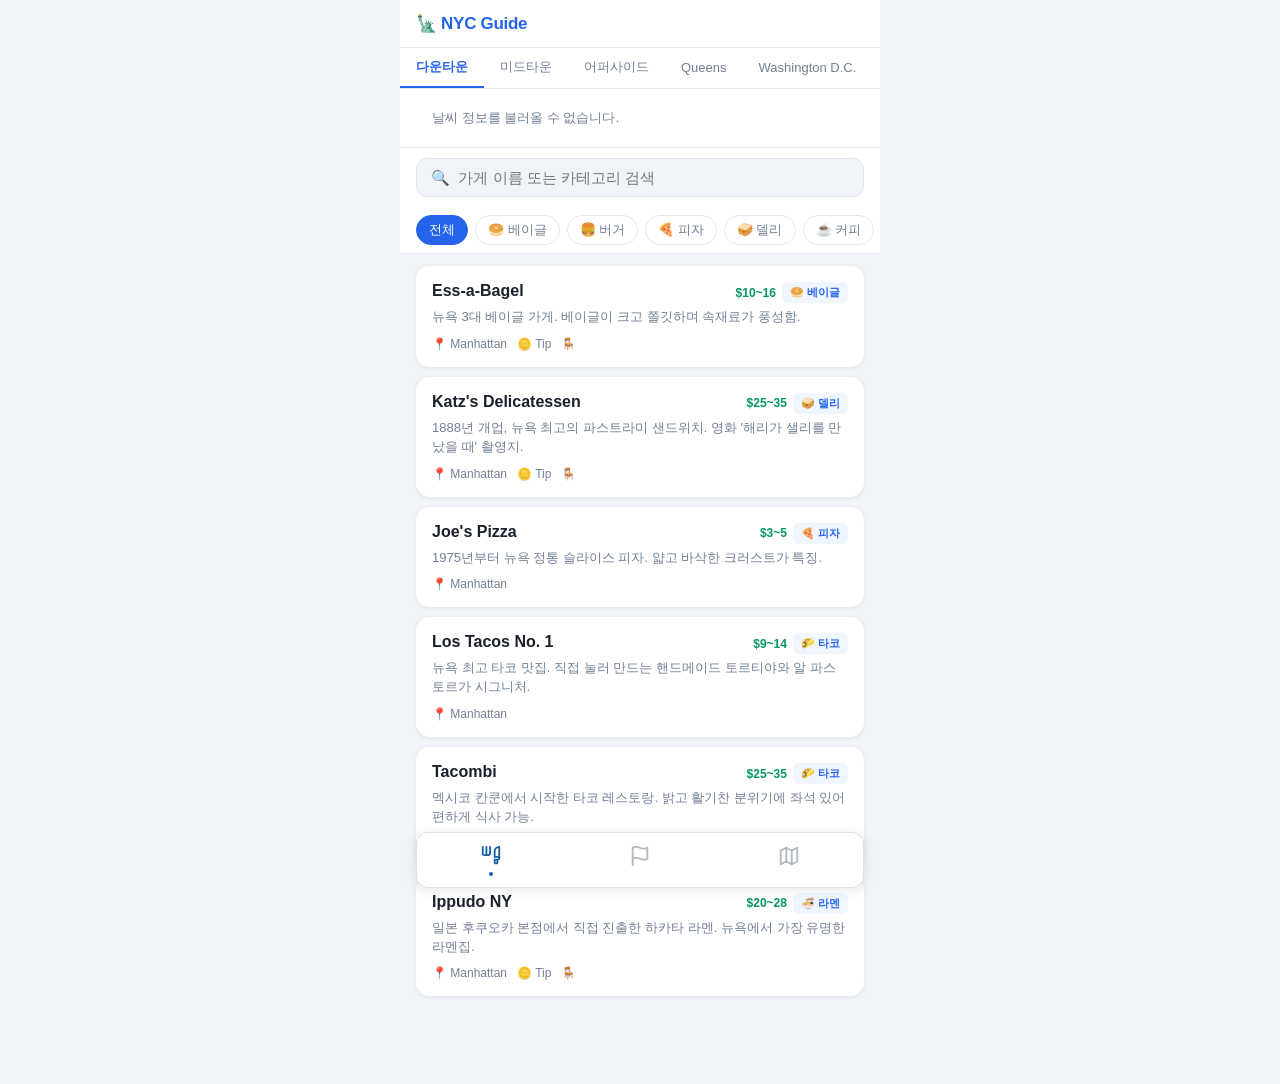
==== us-order-guide/index.html @ cdb336a7 "init: NYC Guide 웹앱 초기 배포 - 맛집 주문 가이드 28곳 (Manhattan·Queens·Washington D.C.) - 관광 스팟 18곳 - Leaflet 지도" ====
<!DOCTYPE html>
<html lang="ko">
<head>
  <meta charset="UTF-8">
  <meta name="viewport" content="width=device-width, initial-scale=1.0, maximum-scale=1.0, user-scalable=no">
  <meta name="theme-color" content="#2563EB">
  <meta name="description" content="뉴욕·퀸즈·워싱턴 D.C.·나이아가라 맛집 주문 가이드">
  <meta name="apple-mobile-web-app-capable" content="yes">
  <meta name="apple-mobile-web-app-status-bar-style" content="default">
  <title>NYC Guide</title>
  <link rel="manifest" href="manifest.json">
  <link rel="stylesheet" href="css/style.css">
</head>
<body>

<header class="app-header">
  <h1>🗽 NYC Guide</h1>
</header>

<!-- Region Tabs -->
<div class="region-tabs">
  <button class="region-tab active" data-region="downtown">다운타운</button>
  <button class="region-tab" data-region="midtown">미드타운</button>
  <button class="region-tab" data-region="uptown">어퍼사이드</button>
  <button class="region-tab" data-region="queens">Queens</button>
  <button class="region-tab" data-region="washington">Washington D.C.</button>
  <button class="region-tab" data-region="niagara">Niagara</button>
</div>

<!-- Offline Banner -->
<div id="offline-banner" class="offline-banner hidden">오프라인 — 마지막 캐시 날씨 표시 중</div>

<!-- Weather Strip -->
<div class="weather-section">
  <div id="weather-scroll" class="weather-scroll">
    <div class="w-loading">날씨 불러오는 중…</div>
  </div>
</div>

<!-- Search -->
<div id="store-section">
  <div class="search-wrap">
    <input id="search-input" type="search" class="search-input" placeholder="🔍  가게 이름 또는 카테고리 검색">
  </div>

  <!-- Category Filter -->
  <div class="cat-row">
    <button class="cat-chip active" data-cat="all">전체</button>
    <button class="cat-chip" data-cat="bagel">🥯 베이글</button>
    <button class="cat-chip" data-cat="burger">🍔 버거</button>
    <button class="cat-chip" data-cat="pizza">🍕 피자</button>
    <button class="cat-chip" data-cat="deli">🥪 델리</button>
    <button class="cat-chip" data-cat="coffee">☕ 커피</button>
    <button class="cat-chip" data-cat="bakery">🥐 베이커리</button>
    <button class="cat-chip" data-cat="taco">🌮 타코</button>
    <button class="cat-chip" data-cat="ramen">🍜 라멘</button>
    <button class="cat-chip" data-cat="other">🍽️ 기타</button>
  </div>

  <!-- Store List -->
  <div id="store-list" class="store-list"></div>
</div>

<!-- Bottom Nav -->
<nav class="bottom-nav">
  <a class="nav-item active" href="index.html">
    <svg width="22" height="22" viewBox="0 0 24 24" fill="none" stroke-width="2" stroke-linecap="round" stroke-linejoin="round">
      <path d="M3 2v7c0 1.1.9 2 2 2h4a2 2 0 0 0 2-2V2"/><line x1="7" y1="2" x2="7" y2="11"/><path d="M21 15V2a5 5 0 0 0-5 5v6h3.5a1.5 1.5 0 0 1 0 3H16v3a1 1 0 0 0 1 1h1a1 1 0 0 0 1-1v-3h.5a1.5 1.5 0 0 0 0-3H21z"/>
    </svg>
  </a>
  <a class="nav-item" href="spots.html">
    <svg width="22" height="22" viewBox="0 0 24 24" fill="none" stroke-width="2" stroke-linecap="round" stroke-linejoin="round">
      <path d="M4 15s1-1 4-1 5 2 8 2 4-1 4-1V3s-1 1-4 1-5-2-8-2-4 1-4 1z"/><line x1="4" y1="22" x2="4" y2="15"/>
    </svg>
  </a>
  <a class="nav-item" href="map.html">
    <svg width="22" height="22" viewBox="0 0 24 24" fill="none" stroke-width="2" stroke-linecap="round" stroke-linejoin="round">
      <polygon points="3,6 9,3 15,6 21,3 21,18 15,21 9,18 3,21"/><line x1="9" y1="3" x2="9" y2="18"/><line x1="15" y1="6" x2="15" y2="21"/>
    </svg>
  </a>
</nav>

<script src="js/weather.js"></script>
<script src="js/app.js"></script>
</body>
</html>
---- us-order-guide/css/style.css ----
.hidden { display: none !important; }

:root {
  --primary: #2563EB;
  --primary-dark: #1D4ED8;
  --bg: #F0F4F8;
  --surface: #FFFFFF;
  --text: #1A202C;
  --muted: #718096;
  --border: #E2E8F0;
  --gold: #D97706;
  --nav-h: 76px;
  --hdr-h: 48px;
}

* { box-sizing: border-box; margin: 0; padding: 0; -webkit-tap-highlight-color: transparent; }

body {
  font-family: -apple-system, BlinkMacSystemFont, 'Segoe UI', 'Helvetica Neue', sans-serif;
  background: var(--bg);
  color: var(--text);
  max-width: 480px;
  margin: 0 auto;
  min-height: 100vh;
  padding-bottom: var(--nav-h);
}

/* ── Header ── */
.app-header {
  position: sticky;
  top: 0;
  z-index: 100;
  background: var(--surface);
  border-bottom: 1px solid var(--border);
  height: var(--hdr-h);
  display: flex;
  align-items: center;
  padding: 0 16px;
  gap: 10px;
}
.app-header h1 {
  font-size: 17px;
  font-weight: 800;
  color: var(--primary);
  letter-spacing: -0.3px;
}
.app-header .hdr-store-name {
  font-size: 15px;
  font-weight: 700;
  color: var(--text);
  flex: 1;
  overflow: hidden;
  text-overflow: ellipsis;
  white-space: nowrap;
}

/* ── Back Button ── */
.back-btn {
  display: flex;
  align-items: center;
  gap: 4px;
  color: var(--primary);
  font-size: 14px;
  font-weight: 600;
  background: none;
  border: none;
  cursor: pointer;
  padding: 4px 0;
  flex-shrink: 0;
}

/* ── Region Tabs ── */
.region-tabs {
  display: flex;
  background: var(--surface);
  border-bottom: 1px solid var(--border);
  overflow-x: auto;
  scrollbar-width: none;
}
.region-tabs::-webkit-scrollbar { display: none; }
.region-tab {
  flex-shrink: 0;
  padding: 10px 16px;
  font-size: 13px;
  font-weight: 500;
  color: var(--muted);
  border: none;
  background: none;
  border-bottom: 2px solid transparent;
  cursor: pointer;
  white-space: nowrap;
  transition: color .15s;
}
.region-tab.active {
  color: var(--primary);
  border-bottom-color: var(--primary);
  font-weight: 700;
}

/* ── Weather Strip ── */
.weather-section {
  background: var(--surface);
  border-bottom: 1px solid var(--border);
  padding: 10px 0;
}
.weather-scroll {
  display: flex;
  gap: 8px;
  padding: 0 16px;
  overflow-x: auto;
  scrollbar-width: none;
}
.weather-scroll::-webkit-scrollbar { display: none; }

.w-card {
  flex-shrink: 0;
  background: linear-gradient(135deg, #EFF6FF 0%, #DBEAFE 100%);
  border: 1px solid #BFDBFE;
  border-radius: 12px;
  padding: 10px 14px;
  min-width: 130px;
}
.w-card .w-city { font-size: 10px; font-weight: 700; color: var(--primary); text-transform: uppercase; letter-spacing: 0.4px; }
.w-card .w-day  { font-size: 10px; color: var(--muted); margin-top: 1px; }
.w-card .w-temp { font-size: 22px; font-weight: 800; color: var(--text); margin-top: 4px; line-height: 1; }
.w-card .w-cond { font-size: 11px; color: var(--muted); margin-top: 3px; }
.w-card .w-hilo { font-size: 10px; color: var(--muted); margin-top: 2px; }
.w-card .w-rain { font-size: 11px; color: #2563EB; font-weight: 600; margin-top: 3px; }
.w-loading { padding: 10px 16px; font-size: 13px; color: var(--muted); }

/* ── Search ── */
.search-wrap {
  padding: 10px 16px;
  background: var(--surface);
}
.search-input {
  width: 100%;
  padding: 10px 14px;
  font-size: 15px;
  border: 1.5px solid var(--border);
  border-radius: 10px;
  outline: none;
  background: var(--bg);
  color: var(--text);
  transition: border-color .15s;
}
.search-input:focus { border-color: var(--primary); }

/* ── Category Chips ── */
.cat-row {
  display: flex;
  gap: 7px;
  padding: 8px 16px;
  overflow-x: auto;
  scrollbar-width: none;
  background: var(--surface);
  border-bottom: 1px solid var(--border);
}
.cat-row::-webkit-scrollbar { display: none; }
.cat-chip {
  flex-shrink: 0;
  padding: 5px 12px;
  border-radius: 20px;
  font-size: 13px;
  font-weight: 500;
  border: 1.5px solid var(--border);
  background: var(--surface);
  color: var(--muted);
  cursor: pointer;
  transition: all .15s;
}
.cat-chip.active {
  background: var(--primary);
  color: #fff;
  border-color: var(--primary);
}

/* ── Store List ── */
.store-list {
  padding: 12px 16px;
  display: flex;
  flex-direction: column;
  gap: 10px;
}
.store-card {
  display: block;
  background: var(--surface);
  border-radius: 14px;
  padding: 16px;
  box-shadow: 0 1px 4px rgba(0,0,0,.07);
  text-decoration: none;
  color: inherit;
  transition: transform .12s, box-shadow .12s;
}
.store-card:active { transform: scale(0.98); box-shadow: 0 1px 2px rgba(0,0,0,.08); }
.store-card-top { display: flex; align-items: flex-start; justify-content: space-between; gap: 8px; }
.store-name { font-size: 16px; font-weight: 700; color: var(--text); }
.cat-tag {
  flex-shrink: 0;
  font-size: 11px;
  font-weight: 600;
  padding: 3px 8px;
  border-radius: 6px;
  background: #EFF6FF;
  color: var(--primary);
}
.price-tag {
  flex-shrink: 0;
  font-size: 12px;
  font-weight: 700;
  color: #059669;
}
.store-desc { font-size: 13px; color: var(--muted); margin-top: 5px; line-height: 1.45; }
.store-meta { display: flex; flex-wrap: wrap; gap: 10px; margin-top: 10px; }
.meta-tag { font-size: 12px; color: var(--muted); }

.empty-msg {
  text-align: center;
  padding: 50px 20px;
  color: var(--muted);
  font-size: 14px;
  line-height: 1.6;
}


/* ── Bottom Nav ── */
.bottom-nav {
  position: fixed;
  bottom: 12px;
  left: 50%;
  transform: translateX(-50%);
  width: calc(100% - 32px);
  max-width: 448px;
  height: 56px;
  background: #ffffff;
  border: 0.5px solid #e0e0e0;
  border-radius: 12px;
  box-shadow: 0 2px 12px rgba(0,0,0,0.10);
  display: flex;
  z-index: 200;
}
.nav-item {
  flex: 1;
  display: flex;
  flex-direction: column;
  align-items: center;
  justify-content: center;
  gap: 5px;
  cursor: pointer;
  text-decoration: none;
  border: none;
  background: none;
}
.nav-item svg {
  stroke: #b0b8c1;
  transition: stroke .15s;
}
.nav-item.active svg {
  stroke: #185FA5;
}
.nav-item::after {
  content: '';
  display: block;
  width: 4px;
  height: 4px;
  border-radius: 50%;
  background: transparent;
  transition: background .15s;
}
.nav-item.active::after {
  background: #185FA5;
}

/* ── Store Detail ── */
.store-info-section {
  background: var(--surface);
  border-bottom: 1px solid var(--border);
  padding: 14px 16px;
}
.store-detail-name { font-size: 22px; font-weight: 800; color: var(--text); line-height: 1.2; }
.store-detail-meta { display: flex; flex-wrap: wrap; gap: 8px; margin-top: 8px; }
.store-detail-desc { font-size: 14px; color: var(--muted); margin-top: 8px; line-height: 1.5; }
.store-detail-address { font-size: 12px; color: var(--muted); margin-top: 6px; }
.maps-btn {
  display: inline-flex;
  align-items: center;
  gap: 6px;
  margin-top: 10px;
  padding: 8px 14px;
  background: #EFF6FF;
  border-radius: 8px;
  font-size: 13px;
  font-weight: 600;
  color: var(--primary);
  text-decoration: none;
}

/* ── Detail Tabs ── */
.detail-tabs {
  position: sticky;
  top: var(--hdr-h);
  z-index: 50;
  display: flex;
  background: var(--surface);
  border-bottom: 1px solid var(--border);
}
.detail-tab {
  flex: 1;
  padding: 11px 8px;
  font-size: 12px;
  font-weight: 600;
  text-align: center;
  border: none;
  background: none;
  cursor: pointer;
  color: var(--muted);
  border-bottom: 2px solid transparent;
  transition: all .15s;
}
.detail-tab.active { color: var(--primary); border-bottom-color: var(--primary); }

/* ── Tab Content ── */
.tab-content { display: none; }
.tab-content.active { display: block; }

/* ── Ordering Flow ── */
.ordering-flow { padding: 14px 16px; }
.step-card {
  background: var(--surface);
  border-radius: 14px;
  padding: 16px;
  margin-bottom: 12px;
  box-shadow: 0 1px 4px rgba(0,0,0,.06);
}
.step-badge {
  display: inline-flex;
  align-items: center;
  justify-content: center;
  width: 22px;
  height: 22px;
  border-radius: 50%;
  background: var(--primary);
  color: #fff;
  font-size: 11px;
  font-weight: 700;
  margin-bottom: 10px;
}
.step-q-en { font-size: 17px; font-weight: 700; color: var(--text); }
.step-q-ko { font-size: 13px; color: var(--muted); margin-top: 3px; }
.step-tip {
  margin-top: 10px;
  padding: 7px 10px;
  background: #FFFBEB;
  border: 1px solid #FDE68A;
  border-radius: 8px;
  font-size: 12px;
  color: #92400E;
}
.step-options { margin-top: 12px; display: flex; flex-direction: column; gap: 8px; }
.step-option {
  display: flex;
  align-items: center;
  justify-content: space-between;
  gap: 8px;
  padding: 10px 12px;
  border-radius: 10px;
  border: 1.5px solid var(--border);
  background: var(--bg);
}
.step-option.recommended {
  border-color: #FCD34D;
  background: #FFFBEB;
}
.opt-en { font-size: 15px; font-weight: 600; color: var(--text); }
.opt-ko { font-size: 12px; color: var(--muted); margin-top: 2px; }
.rec-star { font-size: 16px; color: var(--gold); flex-shrink: 0; }

/* ── Sauce Guide ── */
.sauce-guide { padding: 14px 16px; }
.sauce-card {
  background: var(--surface);
  border-radius: 12px;
  padding: 14px;
  margin-bottom: 10px;
  box-shadow: 0 1px 4px rgba(0,0,0,.06);
}
.sauce-top { display: flex; align-items: flex-start; justify-content: space-between; gap: 8px; }
.sauce-name    { font-size: 15px; font-weight: 700; color: var(--text); }
.sauce-name-ko { font-size: 12px; color: var(--muted); margin-top: 2px; }
.sauce-desc    { font-size: 13px; color: var(--text); margin-top: 7px; line-height: 1.5; }
.sauce-rec     { font-size: 12px; color: var(--gold); font-weight: 700; flex-shrink: 0; }

/* ── Tips ── */
.tips-section { padding: 14px 16px; }
.tip-item {
  display: flex;
  gap: 8px;
  background: var(--surface);
  border-radius: 10px;
  padding: 12px 14px;
  margin-bottom: 8px;
  font-size: 13px;
  line-height: 1.5;
  color: var(--text);
  box-shadow: 0 1px 3px rgba(0,0,0,.05);
}
.tip-item::before { content: "💡"; flex-shrink: 0; }

/* ── Map ── */
body.map-page { padding-bottom: 0; }
#map-wrap {
  position: fixed;
  top: 0; left: 0; right: 0;
  bottom: var(--nav-h);
}
#map { height: 100%; width: 100%; }
#loc-btn {
  position: fixed;
  bottom: calc(var(--nav-h) + 16px);
  right: 16px;
  z-index: 1000;
  width: 44px; height: 44px;
  border-radius: 50%;
  background: var(--surface);
  border: none;
  box-shadow: 0 2px 8px rgba(0,0,0,.2);
  font-size: 20px;
  cursor: pointer;
  display: flex;
  align-items: center;
  justify-content: center;
}

/* ── Spot Cards ── */
.spot-card {
  background: var(--surface);
  border-radius: 14px;
  padding: 16px;
  box-shadow: 0 1px 4px rgba(0,0,0,.07);
}
.spot-top { display: flex; align-items: flex-start; justify-content: space-between; gap: 8px; }
.spot-name { font-size: 16px; font-weight: 700; color: var(--text); }
.spot-badges { display: flex; gap: 4px; flex-wrap: wrap; justify-content: flex-end; flex-shrink: 0; }
.badge-free    { font-size: 11px; font-weight: 700; padding: 2px 7px; border-radius: 5px; background: #D1FAE5; color: #065F46; }
.badge-paid    { font-size: 11px; font-weight: 700; padding: 2px 7px; border-radius: 5px; background: #FEF3C7; color: #92400E; }
.badge-res     { font-size: 11px; font-weight: 700; padding: 2px 7px; border-radius: 5px; background: #FEE2E2; color: #991B1B; }
.badge-res-rec { font-size: 11px; font-weight: 700; padding: 2px 7px; border-radius: 5px; background: #FFEDD5; color: #9A3412; }
.spot-meta { display: flex; gap: 8px; margin-top: 6px; flex-wrap: wrap; }
.spot-price-note { font-size: 12px; color: #059669; font-weight: 600; margin-top: 4px; }
.spot-desc { font-size: 13px; color: var(--muted); margin-top: 6px; line-height: 1.5; }
.spot-tips { margin-top: 10px; }
.tips-toggle {
  display: inline-block;
  margin-top: 8px;
  font-size: 12px;
  color: var(--primary);
  font-weight: 600;
  background: none;
  border: none;
  cursor: pointer;
  padding: 0;
}
.spot-address { margin-top: 10px; font-size: 13px; }
.spot-address a { color: var(--primary); text-decoration: none; }

/* ── Offline Banner ── */
.offline-banner {
  text-align: center;
  padding: 4px 12px;
  font-size: 11px;
  background: #FEF3C7;
  color: #92400E;
  border-bottom: 1px solid #FDE68A;
}
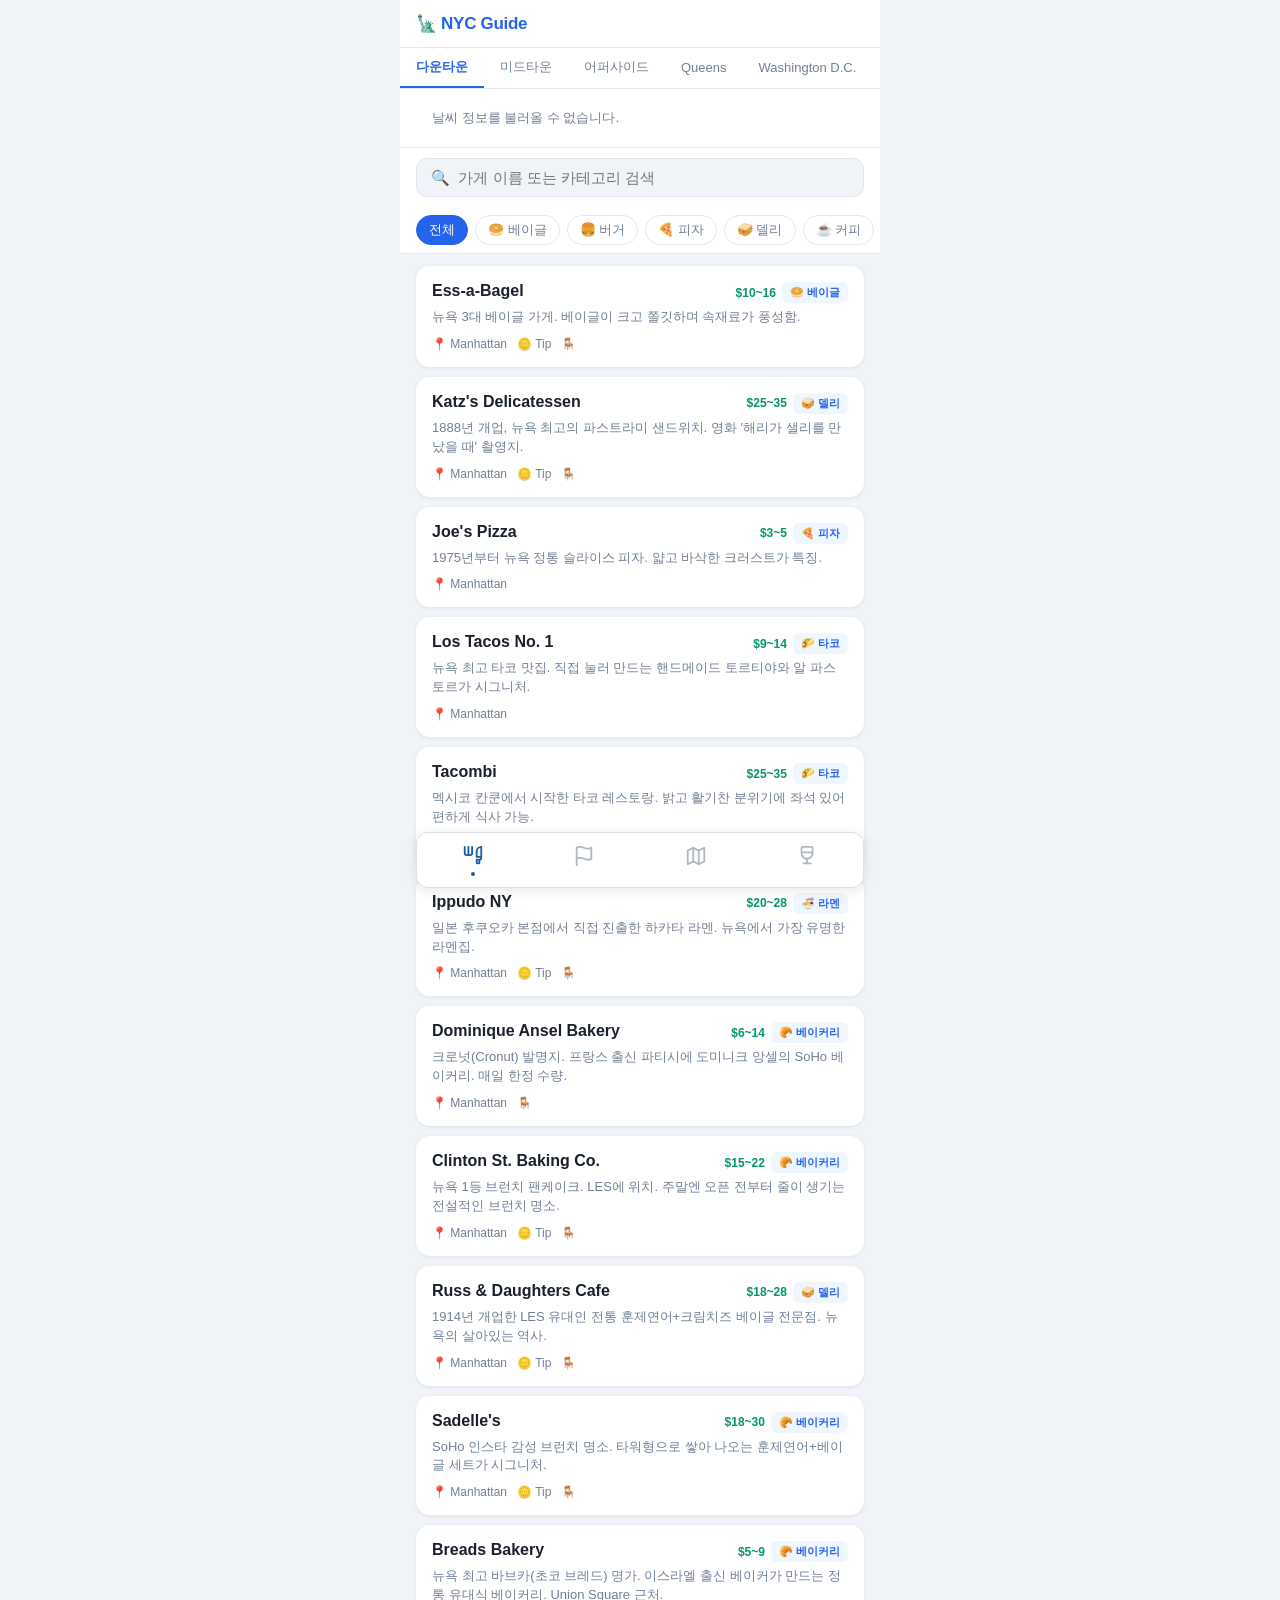
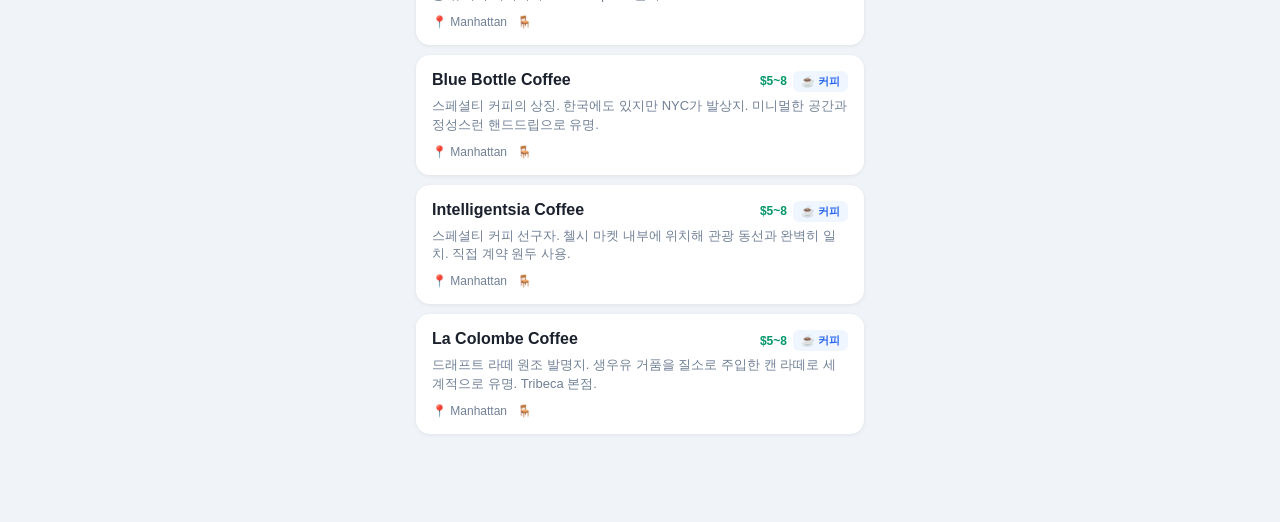
==== commit 3358f766: "add wc location" ====
--- a/us-order-guide/index.html
+++ b/us-order-guide/index.html
@@ -78,6 +78,11 @@
       <polygon points="3,6 9,3 15,6 21,3 21,18 15,21 9,18 3,21"/><line x1="9" y1="3" x2="9" y2="18"/><line x1="15" y1="6" x2="15" y2="21"/>
     </svg>
   </a>
+  <a class="nav-item" href="restroom.html">
+    <svg width="22" height="22" viewBox="0 0 24 24" fill="none" stroke-width="2" stroke-linecap="round" stroke-linejoin="round">
+      <rect x="6" y="2" width="12" height="6" rx="1"/><path d="M6 8v1a6 6 0 0 0 12 0V8"/><line x1="12" y1="15" x2="12" y2="20"/><line x1="8" y1="20" x2="16" y2="20"/>
+    </svg>
+  </a>
 </nav>
 
 <script src="js/weather.js"></script>
--- a/us-order-guide/css/style.css
+++ b/us-order-guide/css/style.css
@@ -281,6 +281,7 @@
 .store-detail-meta { display: flex; flex-wrap: wrap; gap: 8px; margin-top: 8px; }
 .store-detail-desc { font-size: 14px; color: var(--muted); margin-top: 8px; line-height: 1.5; }
 .store-detail-address { font-size: 12px; color: var(--muted); margin-top: 6px; }
+.store-detail-address a { color: inherit; text-decoration: underline dotted; }
 .maps-btn {
   display: inline-flex;
   align-items: center;
@@ -463,6 +464,144 @@
 .spot-address { margin-top: 10px; font-size: 13px; }
 .spot-address a { color: var(--primary); text-decoration: none; }
 
+/* ── Restroom Page ── */
+.wc-map {
+  height: 260px;
+  width: 100%;
+  background: #e8f0fe;
+}
+
+.wc-initial {
+  display: flex;
+  flex-direction: column;
+  align-items: center;
+  gap: 20px;
+  padding: 48px 24px;
+  text-align: center;
+}
+.wc-initial-desc {
+  font-size: 15px;
+  color: var(--muted);
+  line-height: 1.7;
+}
+
+.wc-locate-btn {
+  padding: 13px 28px;
+  background: var(--primary);
+  color: #fff;
+  border: none;
+  border-radius: 12px;
+  font-size: 15px;
+  font-weight: 700;
+  cursor: pointer;
+  transition: background .15s;
+}
+.wc-locate-btn:disabled { background: #93c5fd; cursor: not-allowed; }
+
+.wc-info {
+  padding: 10px 16px;
+  font-size: 13px;
+  font-weight: 600;
+  color: var(--muted);
+  background: var(--surface);
+  border-bottom: 1px solid var(--border);
+}
+.wc-refresh-btn, .wc-expand-btn {
+  background: none;
+  border: none;
+  color: var(--primary);
+  font-size: 13px;
+  font-weight: 700;
+  cursor: pointer;
+  padding: 0;
+  text-decoration: underline;
+}
+
+.wc-list {
+  padding: 12px 16px;
+  display: flex;
+  flex-direction: column;
+  gap: 10px;
+}
+
+.wc-card {
+  background: var(--surface);
+  border-radius: 14px;
+  padding: 14px 16px;
+  box-shadow: 0 1px 4px rgba(0,0,0,.07);
+}
+.wc-card-top {
+  display: flex;
+  align-items: flex-start;
+  gap: 10px;
+}
+.wc-num {
+  flex-shrink: 0;
+  width: 26px;
+  height: 26px;
+  border-radius: 50%;
+  background: #059669;
+  color: #fff;
+  font-size: 12px;
+  font-weight: 700;
+  display: flex;
+  align-items: center;
+  justify-content: center;
+}
+.wc-card-body { flex: 1; min-width: 0; }
+.wc-name { font-size: 15px; font-weight: 700; color: var(--text); }
+.wc-meta { display: flex; gap: 5px; flex-wrap: wrap; margin-top: 5px; }
+.wc-badge {
+  font-size: 11px;
+  font-weight: 600;
+  padding: 2px 7px;
+  border-radius: 5px;
+}
+.wc-badge-free   { background: #D1FAE5; color: #065F46; }
+.wc-badge-paid   { background: #FEF3C7; color: #92400E; }
+.wc-badge-access { background: #EFF6FF; color: var(--primary); }
+.wc-badge-wc     { background: #F3F4F6; color: #374151; }
+.wc-hours {
+  display: block;
+  font-size: 12px;
+  color: var(--muted);
+  margin-top: 5px;
+}
+.wc-dist {
+  flex-shrink: 0;
+  font-size: 14px;
+  font-weight: 800;
+  color: #059669;
+  white-space: nowrap;
+}
+.wc-maps-btn {
+  display: inline-block;
+  margin-top: 10px;
+  font-size: 13px;
+  font-weight: 600;
+  color: var(--primary);
+  text-decoration: none;
+  padding: 6px 12px;
+  background: #EFF6FF;
+  border-radius: 7px;
+}
+.wc-expand-btn { display: block; margin-top: 12px; font-size: 14px; }
+
+.wc-pin {
+  width: 26px;
+  height: 26px;
+  border-radius: 50%;
+  background: #059669;
+  color: #fff;
+  font-size: 11px;
+  font-weight: 700;
+  display: flex;
+  align-items: center;
+  justify-content: center;
+  border: 2px solid #fff;
+  box-shadow: 0 1px 4px rgba(0,0,0,.3);
+}
+
 /* ── Offline Banner ── */
 .offline-banner {
   text-align: center;
